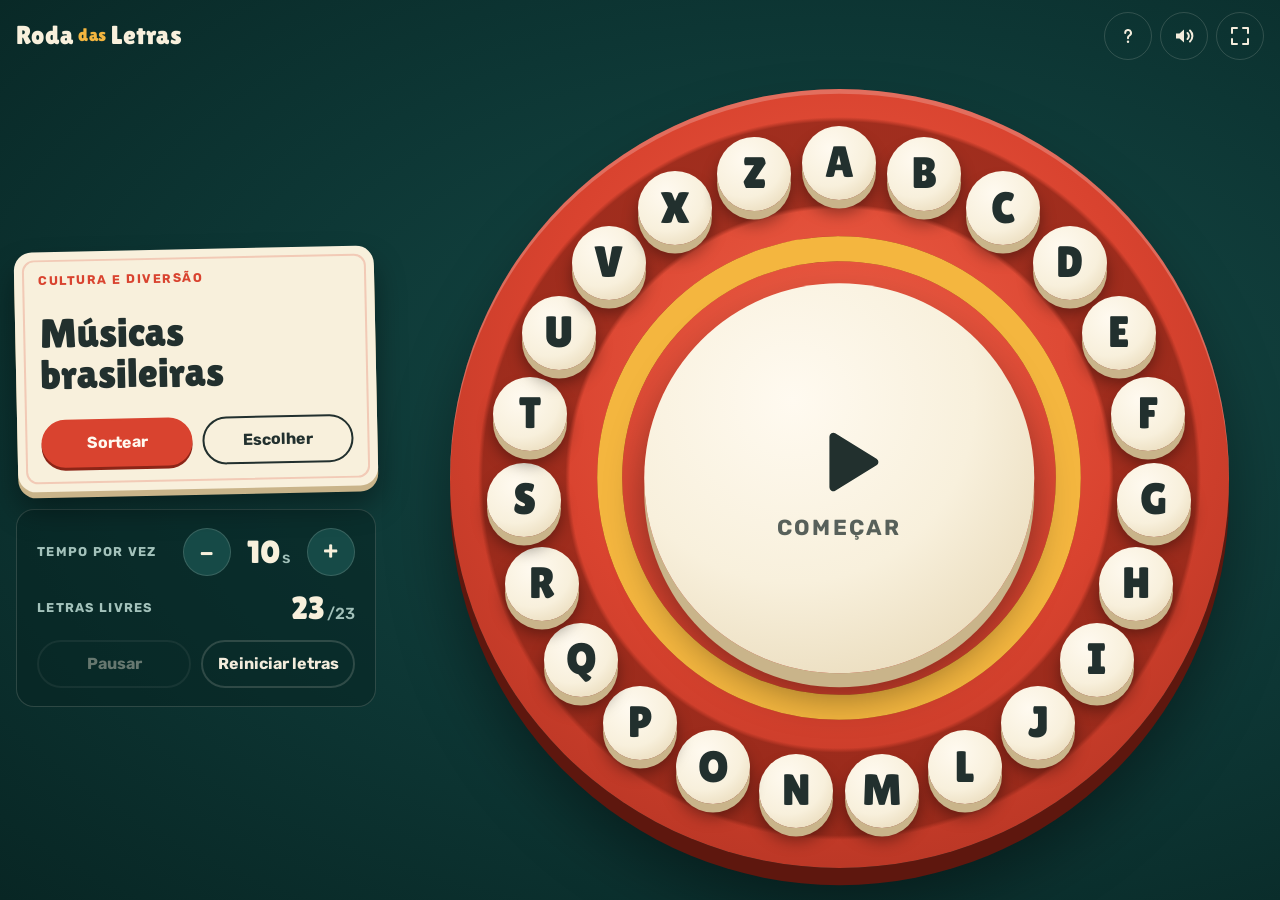
==== index.html @ 79b58c14 "upload do jogo" ====
<!doctype html>
<html lang="pt-BR">
<head>
<meta charset="utf-8">
<meta name="viewport" content="width=device-width, initial-scale=1, viewport-fit=cover">
<title>Roda das Letras</title>
<meta name="claude:viewport-fit-sides" content="cover">
<meta name="theme-color" content="#0d3634">
<meta name="mobile-web-app-capable" content="yes">
<meta name="apple-mobile-web-app-capable" content="yes">
<meta name="apple-mobile-web-app-status-bar-style" content="black-translucent">
<meta name="apple-mobile-web-app-title" content="Roda das Letras">
<link rel="manifest" href="manifest.webmanifest">
<link rel="icon" href="icon.svg" type="image/svg+xml">
<link rel="preconnect" href="https://fonts.googleapis.com">
<link rel="preconnect" href="https://fonts.gstatic.com" crossorigin>
<link rel="stylesheet" href="https://fonts.googleapis.com/css2?family=Lilita+One&family=Rubik:wght@400;500;700&display=swap">
<link rel="stylesheet" href="style.css">
</head>
<body>
  <div class="app">
    <header class="topbar">
      <h1 class="brand">Roda <span>das</span> Letras</h1>
      <div class="topbar-actions">
        <button type="button" class="icon-btn" id="btn-rules" aria-label="Como jogar">
          <svg viewBox="0 0 24 24" aria-hidden="true"><path d="M9.2 9a2.9 2.9 0 1 1 4.1 2.6c-.8.4-1.3 1.1-1.3 2v.6" fill="none" stroke="currentColor" stroke-width="2" stroke-linecap="round"/><circle cx="12" cy="17.8" r="1.2" fill="currentColor"/></svg>
        </button>
        <button type="button" class="icon-btn" id="btn-sound" aria-label="Som" aria-pressed="true">
          <svg class="icon-on" viewBox="0 0 24 24" aria-hidden="true"><path d="M4 9.5h3.5L12 5.5v13l-4.5-4H4z" fill="currentColor"/><path d="M15.5 9a4 4 0 0 1 0 6M18 6.5a7.5 7.5 0 0 1 0 11" fill="none" stroke="currentColor" stroke-width="2" stroke-linecap="round"/></svg>
          <svg class="icon-off" viewBox="0 0 24 24" aria-hidden="true"><path d="M4 9.5h3.5L12 5.5v13l-4.5-4H4z" fill="currentColor"/><path d="M16 9.5l5 5M21 9.5l-5 5" fill="none" stroke="currentColor" stroke-width="2" stroke-linecap="round"/></svg>
        </button>
        <button type="button" class="icon-btn" id="btn-fullscreen" aria-label="Tela cheia">
          <svg class="icon-enter" viewBox="0 0 24 24" aria-hidden="true"><path d="M4 9V4h5M20 9V4h-5M4 15v5h5M20 15v5h-5" fill="none" stroke="currentColor" stroke-width="2" stroke-linecap="round" stroke-linejoin="round"/></svg>
          <svg class="icon-exit" viewBox="0 0 24 24" aria-hidden="true"><path d="M9 4v5H4M15 4v5h5M9 20v-5H4M15 20v-5h5" fill="none" stroke="currentColor" stroke-width="2" stroke-linecap="round" stroke-linejoin="round"/></svg>
        </button>
      </div>
    </header>

    <main class="table">
      <section class="side" aria-label="Rodada">
        <article class="card" id="card">
          <p class="card-group" id="card-group"></p>
          <h2 class="card-title" id="card-title"></h2>
          <div class="card-actions">
            <button type="button" class="btn btn-primary" id="btn-draw">Sortear</button>
            <button type="button" class="btn" id="btn-pick">Escolher</button>
          </div>
        </article>

        <div class="panel">
          <div class="field">
            <span class="field-label" id="time-label">Tempo por vez</span>
            <div class="stepper" role="group" aria-labelledby="time-label">
              <button type="button" class="step" id="time-minus" aria-label="Menos tempo">−</button>
              <output class="step-value" id="time-value" aria-live="polite">10<small>s</small></output>
              <button type="button" class="step" id="time-plus" aria-label="Mais tempo">+</button>
            </div>
          </div>
          <div class="field">
            <span class="field-label">Letras livres</span>
            <span class="count" id="free-count">23<small>/23</small></span>
          </div>
          <div class="panel-actions">
            <button type="button" class="btn" id="btn-pause" disabled>Pausar</button>
            <button type="button" class="btn" id="btn-reset">Reiniciar letras</button>
          </div>
        </div>
      </section>

      <section class="stage" id="stage" aria-label="Roda de letras">
        <div class="wheel" id="wheel">
          <div class="dial" aria-hidden="true"></div>
          <svg class="ring" viewBox="0 0 100 100" aria-hidden="true">
            <circle class="ring-track" cx="50" cy="50" r="46"></circle>
            <circle class="ring-bar" id="ring-bar" cx="50" cy="50" r="46" pathLength="100"></circle>
          </svg>
          <button type="button" class="hub" id="hub">
            <span class="hub-main" id="hub-main"></span>
            <span class="hub-sub" id="hub-sub"></span>
          </button>
        </div>
        <p class="toast" id="toast" role="status" aria-live="polite"></p>
      </section>
    </main>
  </div>

  <!-- Escolher categoria -->
  <div class="overlay" id="picker" hidden>
    <div class="sheet" role="dialog" aria-modal="true" aria-labelledby="picker-title">
      <div class="sheet-head">
        <div class="sheet-heading">
          <h2 class="sheet-title" id="picker-title">Escolher categoria</h2>
          <p class="sheet-note"><span id="picker-count"></span> categorias. Escolher uma começa uma rodada nova, com todas as letras livres.</p>
        </div>
        <div class="sheet-tools">
          <button type="button" class="btn btn-primary" id="picker-draw">Sortear</button>
          <button type="button" class="icon-btn" id="picker-close" aria-label="Fechar">
            <svg viewBox="0 0 24 24" aria-hidden="true"><path d="M6 6l12 12M18 6L6 18" fill="none" stroke="currentColor" stroke-width="2" stroke-linecap="round"/></svg>
          </button>
        </div>
      </div>
      <div class="sheet-body" id="picker-body"></div>
    </div>
  </div>

  <!-- Como jogar -->
  <div class="overlay" id="rules" hidden>
    <div class="sheet sheet-narrow" role="dialog" aria-modal="true" aria-labelledby="rules-title">
      <div class="sheet-head">
        <div class="sheet-heading">
          <h2 class="sheet-title" id="rules-title">Como jogar</h2>
          <p class="sheet-note">De 2 a 8 jogadores, em volta do tablet.</p>
        </div>
        <div class="sheet-tools">
          <button type="button" class="icon-btn" id="rules-close" aria-label="Fechar">
            <svg viewBox="0 0 24 24" aria-hidden="true"><path d="M6 6l12 12M18 6L6 18" fill="none" stroke="currentColor" stroke-width="2" stroke-linecap="round"/></svg>
          </button>
        </div>
      </div>
      <div class="sheet-body">
        <ol class="rules">
          <li>Sorteie ou escolha uma categoria e toque no botão do meio para começar o tempo.</li>
          <li>Na sua vez, diga uma palavra da categoria que comece com uma letra livre e toque nessa letra.</li>
          <li>Toque no botão do meio para passar a vez. O tempo recomeça para o próximo jogador.</li>
          <li>Se o tempo acabar antes disso, você está fora da rodada. Quem sobrar por último ganha a rodada.</li>
        </ol>
        <p class="rules-note">Tocou na letra errada? Toque nela de novo para soltar, antes de passar a vez.</p>
      </div>
    </div>
  </div>

  <!-- Tempo esgotado -->
  <div class="overlay overlay-alarm" id="timeout" hidden>
    <div class="alert" role="alertdialog" aria-modal="true" aria-labelledby="timeout-title" aria-describedby="timeout-text">
      <p class="alert-big" id="timeout-title">Tempo!</p>
      <p class="alert-text" id="timeout-text">Quem estava na vez saiu da rodada.</p>
      <div class="alert-actions">
        <button type="button" class="btn btn-lg btn-light" id="timeout-next">Próximo jogador</button>
        <button type="button" class="btn btn-lg btn-outline-light" id="timeout-draw">Sortear outra categoria</button>
        <button type="button" class="btn btn-lg btn-outline-light" id="timeout-stop">Parar o tempo</button>
      </div>
    </div>
  </div>

  <!-- Todas as letras usadas -->
  <div class="overlay" id="done" hidden>
    <div class="alert" role="alertdialog" aria-modal="true" aria-labelledby="done-title" aria-describedby="done-text">
      <p class="alert-title" id="done-title">Acabaram as letras!</p>
      <p class="alert-text" id="done-text">Todas as letras foram usadas nesta rodada.</p>
      <div class="alert-actions">
        <button type="button" class="btn btn-lg btn-primary" id="done-reset">Reiniciar letras</button>
        <button type="button" class="btn btn-lg btn-outline-light" id="done-draw">Sortear outra categoria</button>
      </div>
    </div>
  </div>

  <script src="script.js"></script>
</body>
</html>
---- style.css ----
/* Roda das Letras
   Layout: mesa de feltro, com a carta da categoria à esquerda e a roda de letras ocupando o resto da tela.
   Em retrato, a carta e o painel sobem para cima da roda. */
:root {
  --felt: #0d3634;
  --felt-deep: #082624;
  --felt-raised: #164a47;
  --panel: rgba(8, 38, 36, 0.55);
  --scrim: rgba(6, 28, 27, 0.82);
  --line: rgba(243, 236, 220, 0.16);

  --dial: #d9432f;
  --dial-light: #ec5d45;
  --dial-deep: #8c2517;
  --dial-shadow: #5e170e;

  --ivory: #f8f0dc;
  --ivory-light: #fffaf0;
  --ivory-shade: #e3d2ad;
  --ivory-side: #c9b48a;
  --ink: #22302e;

  --sun: #f4b63f;
  --sun-light: #ffe19a;
  --sun-shade: #e09b22;
  --sun-side: #a8731a;
  --sun-glow: rgba(244, 182, 63, 0.5);

  --alarm: #e0392a;
  --text: #f3ecdc;
  --muted: #a3c2bb;
  --shadow: rgba(0, 0, 0, 0.4);

  --font-display: "Lilita One", "Arial Rounded MT Bold", "Trebuchet MS", sans-serif;
  --font-ui: "Rubik", system-ui, -apple-system, "Segoe UI", Roboto, sans-serif;

  color-scheme: dark;
}

*, *::before, *::after { box-sizing: border-box; }
[hidden] { display: none !important; }

html, body { height: 100%; }

body {
  margin: 0;
  background: radial-gradient(ellipse at 65% 45%, var(--felt-raised) 0%, var(--felt) 55%, var(--felt-deep) 100%), var(--felt);
  color: var(--text);
  font: 400 16px/1.4 var(--font-ui);
  overscroll-behavior: none;
  touch-action: manipulation;
  -webkit-user-select: none;
  user-select: none;
  -webkit-touch-callout: none;
  -webkit-tap-highlight-color: transparent;
}

button {
  font: inherit;
  color: inherit;
  cursor: pointer;
  touch-action: manipulation;
}
button:focus-visible { outline: 3px solid var(--sun); outline-offset: 3px; }

/* ---------- Estrutura ---------- */

.app {
  height: 100%;
  display: grid;
  grid-template-rows: auto minmax(0, 1fr);
  gap: 12px;
  padding-block: 12px 16px;
  padding-left: max(16px, env(safe-area-inset-left, 0px));
  padding-right: max(16px, env(safe-area-inset-right, 0px));
}

.topbar {
  display: flex;
  align-items: center;
  justify-content: space-between;
  gap: 16px;
}

.brand {
  margin: 0;
  font: 400 1.6rem/1 var(--font-display);
  letter-spacing: 0.01em;
  color: var(--ivory);
}
.brand span {
  color: var(--sun);
  font-size: 0.7em;
  vertical-align: 0.15em;
}

.topbar-actions { display: flex; gap: 8px; }

.icon-btn {
  width: 48px;
  height: 48px;
  flex: none;
  display: grid;
  place-items: center;
  padding: 0;
  border-radius: 50%;
  border: 1.5px solid var(--line);
  background: transparent;
  color: var(--text);
}
.icon-btn svg { width: 24px; height: 24px; }
.icon-btn:active { background: var(--felt-raised); }
.icon-btn[aria-pressed="true"] .icon-off,
.icon-btn[aria-pressed="false"] .icon-on { display: none; }
.icon-btn[aria-pressed="false"] { color: var(--muted); }
#btn-fullscreen .icon-exit,
#btn-fullscreen.is-active .icon-enter { display: none; }
#btn-fullscreen.is-active .icon-exit { display: block; }

.table {
  min-height: 0;
  display: grid;
  grid-template-columns: clamp(260px, 30vw, 360px) minmax(0, 1fr);
  grid-template-rows: minmax(0, 1fr);
  gap: clamp(16px, 3vw, 40px);
}

.side {
  min-width: 0;
  min-height: 0;
  display: flex;
  flex-direction: column;
  justify-content: center;
  gap: 20px;
}

/* ---------- Carta da categoria ---------- */

.card {
  position: relative;
  min-height: 15rem;
  display: flex;
  flex-direction: column;
  gap: 12px;
  padding: 22px 24px 24px;
  border-radius: 18px;
  background: var(--ivory);
  color: var(--ink);
  box-shadow: 0 6px 0 var(--ivory-side), 0 18px 30px var(--shadow);
  rotate: -1.2deg;
}
.card::before {
  content: "";
  position: absolute;
  inset: 8px;
  border: 2px solid var(--dial);
  border-radius: 12px;
  opacity: 0.22;
  pointer-events: none;
}

.card-group {
  margin: 0;
  font: 700 0.78rem/1.2 var(--font-ui);
  text-transform: uppercase;
  letter-spacing: 0.12em;
  color: var(--dial);
}

.card-title {
  flex: 1;
  display: flex;
  align-items: center;
  margin: 0;
  font: 400 clamp(1.8rem, 3.2vw, 2.9rem)/1.02 var(--font-display);
  text-wrap: balance;
  overflow-wrap: break-word;
  hyphens: auto;
  transition: opacity 0.1s;
}

.card-actions {
  position: relative;
  display: flex;
  flex-wrap: wrap;
  gap: 10px;
}
.card-actions .btn { flex: 1; }

.card.is-shuffling .card-title { opacity: 0.5; }
.card.is-landed { animation: land 0.45s cubic-bezier(0.2, 1.4, 0.4, 1); }

/* ---------- Botões ---------- */

.btn {
  min-height: 48px;
  display: inline-flex;
  align-items: center;
  justify-content: center;
  gap: 8px;
  padding: 0 20px;
  border-radius: 999px;
  border: 2px solid currentColor;
  background: transparent;
  font-weight: 700;
  font-size: 1rem;
  line-height: 1.1;
  text-align: center;
  white-space: nowrap;
  transition: background 0.15s, color 0.15s, border-color 0.15s, transform 0.08s;
}
.btn:active:not(:disabled) { transform: translateY(2px); }
.btn:disabled { opacity: 0.4; cursor: default; }

.btn-primary {
  background: var(--dial);
  border-color: var(--dial);
  color: var(--ivory-light);
  box-shadow: 0 3px 0 var(--dial-deep);
}

.btn.is-confirming {
  background: var(--sun);
  border-color: var(--sun);
  color: var(--ink);
  box-shadow: 0 3px 0 var(--sun-side);
}

.btn-lg { min-height: 60px; padding: 0 28px; font-size: 1.15rem; }

.btn-light {
  background: var(--ivory-light);
  border-color: var(--ivory-light);
  color: var(--dial-deep);
  box-shadow: 0 4px 0 var(--dial-shadow);
}

.btn-outline-light {
  border-color: rgba(255, 250, 240, 0.55);
  color: var(--ivory-light);
}

/* ---------- Painel ---------- */

.panel {
  display: grid;
  gap: 16px;
  padding: 18px 20px;
  border-radius: 18px;
  background: var(--panel);
  border: 1px solid var(--line);
}

.field {
  display: flex;
  align-items: center;
  justify-content: space-between;
  gap: 12px;
}

.field-label {
  font-size: 0.8rem;
  font-weight: 700;
  text-transform: uppercase;
  letter-spacing: 0.1em;
  color: var(--muted);
}

.stepper { display: flex; align-items: center; gap: 6px; }

.step {
  width: 48px;
  height: 48px;
  display: grid;
  place-items: center;
  padding: 0;
  border-radius: 50%;
  border: 1.5px solid var(--line);
  background: var(--felt-raised);
  color: var(--ivory);
  font: 400 1.6rem/1 var(--font-display);
}
.step:active:not(:disabled) { background: var(--felt); }
.step:disabled { opacity: 0.35; cursor: default; }

.step-value,
.count {
  font: 400 2rem/1 var(--font-display);
  font-variant-numeric: tabular-nums;
  color: var(--ivory);
}
.step-value { min-width: 3.2ch; text-align: center; }
.step-value small,
.count small {
  margin-left: 2px;
  font: 500 0.5em/1 var(--font-ui);
  color: var(--muted);
}

.panel-actions {
  display: grid;
  grid-template-columns: 1fr 1fr;
  gap: 10px;
}
.panel-actions .btn {
  padding: 0 12px;
  border-color: var(--line);
  color: var(--text);
  white-space: normal;
}

/* ---------- Roda ---------- */

.stage {
  position: relative;
  min-width: 0;
  min-height: 0;
  display: grid;
  place-items: center;
}

.wheel {
  --w: 560px;
  position: relative;
  width: var(--w);
  height: var(--w);
  flex: none;
}

.dial {
  position: absolute;
  inset: 0;
  border-radius: 50%;
  background: radial-gradient(circle at 50% 36%, var(--dial-light) 0%, var(--dial) 48%, var(--dial-deep) 130%);
  box-shadow:
    0 calc(var(--w) * 0.022) 0 var(--dial-shadow),
    0 calc(var(--w) * 0.05) calc(var(--w) * 0.08) var(--shadow),
    inset 0 calc(var(--w) * 0.006) 0 rgba(255, 255, 255, 0.22);
}
/* Trilho rebaixado onde ficam as teclas */
.dial::before {
  content: "";
  position: absolute;
  inset: 0;
  border-radius: 50%;
  background: radial-gradient(circle at 50% 50%,
    transparent calc(var(--w) * 0.346),
    var(--dial-deep) calc(var(--w) * 0.352),
    var(--dial-deep) calc(var(--w) * 0.458),
    transparent calc(var(--w) * 0.464));
  opacity: 0.75;
}

.ring {
  position: absolute;
  left: 50%;
  top: 50%;
  width: calc(var(--w) * 0.64);
  height: calc(var(--w) * 0.64);
  translate: -50% -50%;
  rotate: -90deg;
  overflow: visible;
  pointer-events: none;
}
.ring-track,
.ring-bar { fill: none; stroke-width: 5; }
.ring-track { stroke: var(--dial-deep); }
.ring-bar {
  stroke: var(--sun);
  stroke-linecap: round;
  stroke-dasharray: 100;
  stroke-dashoffset: 0;
  transition: stroke 0.2s, opacity 0.2s;
}
.ring-bar.is-urgent { stroke: var(--ivory-light); }
.ring-bar.is-empty { opacity: 0; }

.hub {
  position: absolute;
  left: 50%;
  top: 50%;
  width: calc(var(--w) * 0.5);
  height: calc(var(--w) * 0.5);
  translate: -50% -50%;
  display: flex;
  flex-direction: column;
  align-items: center;
  justify-content: center;
  gap: calc(var(--w) * 0.01);
  padding: 0;
  border: none;
  border-radius: 50%;
  color: var(--ink);
  background: radial-gradient(circle at 38% 30%, var(--ivory-light) 0%, var(--ivory) 50%, var(--ivory-shade) 100%);
  box-shadow:
    0 calc(var(--w) * 0.018) 0 var(--ivory-side),
    0 calc(var(--w) * 0.03) calc(var(--w) * 0.05) var(--shadow);
  transition: transform 0.08s, box-shadow 0.08s;
}
.hub.is-down {
  transform: translateY(calc(var(--w) * 0.012));
  box-shadow:
    0 calc(var(--w) * 0.006) 0 var(--ivory-side),
    0 calc(var(--w) * 0.015) calc(var(--w) * 0.03) var(--shadow);
}
.hub.is-ready {
  background: radial-gradient(circle at 38% 30%, var(--sun-light) 0%, var(--sun) 55%, var(--sun-shade) 100%);
  box-shadow:
    0 calc(var(--w) * 0.018) 0 var(--sun-side),
    0 calc(var(--w) * 0.03) calc(var(--w) * 0.05) var(--shadow);
  animation: ready-pulse 1.1s ease-out infinite;
}
.hub.is-ready.is-down {
  box-shadow:
    0 calc(var(--w) * 0.006) 0 var(--sun-side),
    0 calc(var(--w) * 0.015) calc(var(--w) * 0.03) var(--shadow);
}
.hub.is-nudged { animation: wiggle 0.35s ease-in-out; }

.hub-main {
  display: block;
  font: 400 calc(var(--w) * 0.19)/0.9 var(--font-display);
  font-variant-numeric: tabular-nums;
}
.hub-main svg {
  display: block;
  width: calc(var(--w) * 0.12);
  height: calc(var(--w) * 0.12);
}
.hub-main.is-play svg { margin-left: calc(var(--w) * 0.015); }
.hub-main.is-pop { animation: pop 0.3s ease-out; }
.hub.is-urgent .hub-main { color: var(--alarm); }

.hub-sub {
  font: 700 calc(var(--w) * 0.028)/1.1 var(--font-ui);
  text-transform: uppercase;
  letter-spacing: 0.1em;
  opacity: 0.75;
}

.key {
  position: absolute;
  width: calc(var(--w) * 0.095);
  height: calc(var(--w) * 0.095);
  translate: -50% -50%;
  display: grid;
  place-items: center;
  padding: 0;
  border: none;
  border-radius: 50%;
  font: 400 calc(var(--w) * 0.056)/1 var(--font-display);
  color: var(--ink);
  background: radial-gradient(circle at 38% 30%, var(--ivory-light) 0%, var(--ivory) 55%, var(--ivory-shade) 100%);
  box-shadow:
    0 calc(var(--w) * 0.011) 0 var(--ivory-side),
    0 calc(var(--w) * 0.016) calc(var(--w) * 0.02) var(--shadow);
  transition: transform 0.07s, box-shadow 0.07s, background 0.15s, color 0.15s;
}
.key.is-down:not(.is-used) {
  transform: translateY(calc(var(--w) * 0.008));
  box-shadow:
    0 calc(var(--w) * 0.003) 0 var(--ivory-side),
    0 calc(var(--w) * 0.006) calc(var(--w) * 0.01) var(--shadow);
}
.key.is-pending {
  transform: translateY(calc(var(--w) * 0.009));
  background: radial-gradient(circle at 38% 30%, var(--sun-light) 0%, var(--sun) 60%, var(--sun-shade) 100%);
  box-shadow:
    0 calc(var(--w) * 0.002) 0 var(--sun-side),
    0 0 0 calc(var(--w) * 0.009) var(--sun-glow);
}
.key.is-used {
  transform: translateY(calc(var(--w) * 0.011));
  background: var(--dial-deep);
  color: rgba(248, 240, 220, 0.28);
  box-shadow: inset 0 calc(var(--w) * 0.006) calc(var(--w) * 0.012) rgba(0, 0, 0, 0.5);
}
.key.is-nudged { animation: wiggle 0.35s ease-in-out; }

.toast {
  position: absolute;
  top: 4px;
  left: 50%;
  z-index: 5;
  max-width: calc(100% - 16px);
  margin: 0;
  padding: 10px 18px;
  border-radius: 999px;
  background: var(--ink);
  color: var(--ivory);
  font-weight: 500;
  text-align: center;
  box-shadow: 0 8px 20px var(--shadow);
  translate: -50% -8px;
  opacity: 0;
  pointer-events: none;
  transition: opacity 0.2s, translate 0.2s;
}
.toast.is-visible { opacity: 1; translate: -50% 0; }

/* ---------- Janelas ---------- */

.overlay {
  position: fixed;
  inset: 0;
  z-index: 20;
  display: grid;
  place-items: center;
  padding-block: max(24px, env(safe-area-inset-top, 0px)) max(24px, env(safe-area-inset-bottom, 0px));
  padding-left: max(16px, env(safe-area-inset-left, 0px));
  padding-right: max(16px, env(safe-area-inset-right, 0px));
  background: var(--scrim);
  -webkit-backdrop-filter: blur(6px);
  backdrop-filter: blur(6px);
  animation: fade-in 0.18s ease-out;
}

.sheet {
  width: min(980px, 100%);
  max-height: 100%;
  display: flex;
  flex-direction: column;
  overflow: hidden;
  border-radius: 24px;
  border: 1px solid var(--line);
  background: var(--felt);
  box-shadow: 0 30px 80px rgba(0, 0, 0, 0.5);
  animation: rise 0.22s ease-out;
}
.sheet-narrow { width: min(640px, 100%); }

.sheet-head {
  display: flex;
  flex-wrap: wrap;
  align-items: flex-start;
  gap: 16px;
  padding: 20px 24px;
  border-bottom: 1px solid var(--line);
}
.sheet-heading { flex: 1 1 260px; min-width: 0; }
.sheet-title {
  margin: 0;
  font: 400 1.8rem/1.1 var(--font-display);
  color: var(--ivory);
}
.sheet-note { margin: 6px 0 0; color: var(--muted); max-width: 60ch; }
.sheet-tools { display: flex; align-items: center; gap: 10px; }

.sheet-body {
  overflow: auto;
  -webkit-overflow-scrolling: touch;
  overscroll-behavior: contain;
  display: grid;
  gap: 22px;
  padding: 20px 24px 28px;
}

.group-title {
  margin: 0 0 10px;
  font: 700 0.78rem/1.2 var(--font-ui);
  text-transform: uppercase;
  letter-spacing: 0.12em;
  color: var(--sun);
}

.chips { display: flex; flex-wrap: wrap; gap: 8px; }

.chip {
  min-height: 44px;
  padding: 8px 16px;
  border-radius: 999px;
  border: 1px solid var(--line);
  background: rgba(243, 236, 220, 0.06);
  color: var(--text);
  font-weight: 500;
  font-size: 1rem;
  text-align: left;
}
.chip:active { background: var(--felt-raised); }
.chip.is-current {
  border-color: var(--sun);
  background: var(--sun);
  color: var(--ink);
}

.rules {
  display: grid;
  gap: 14px;
  margin: 0;
  padding: 0;
  list-style: none;
  counter-reset: step;
}
.rules li {
  counter-increment: step;
  display: grid;
  grid-template-columns: 40px minmax(0, 1fr);
  gap: 14px;
  align-items: start;
  font-size: 1.1rem;
  line-height: 1.45;
}
.rules li::before {
  content: counter(step);
  width: 40px;
  height: 40px;
  display: grid;
  place-items: center;
  border-radius: 50%;
  background: var(--ivory);
  color: var(--ink);
  font: 400 1.3rem/1 var(--font-display);
  box-shadow: 0 3px 0 var(--ivory-side);
}
.rules-note { margin: 0; color: var(--muted); }

.overlay-alarm {
  background: var(--alarm);
  -webkit-backdrop-filter: none;
  backdrop-filter: none;
}

.alert {
  display: grid;
  justify-items: center;
  gap: 16px;
  text-align: center;
  animation: rise 0.22s ease-out;
}

.alert-big {
  margin: 0;
  font: 400 clamp(5rem, 24vmin, 15rem)/0.9 var(--font-display);
  color: var(--ivory-light);
  text-shadow: 0 0.06em 0 var(--dial-shadow);
  animation: shake 0.5s ease-in-out;
}

.alert-title {
  margin: 0;
  font: 400 clamp(2.8rem, 10vmin, 6rem)/1 var(--font-display);
  color: var(--sun);
  text-wrap: balance;
}

.alert-text {
  max-width: 32ch;
  margin: 0;
  font-size: clamp(1.1rem, 2.6vmin, 1.5rem);
  font-weight: 500;
  color: var(--ivory-light);
}

.alert-actions {
  display: flex;
  flex-wrap: wrap;
  justify-content: center;
  gap: 12px;
  margin-top: 8px;
}

/* ---------- Animações ---------- */

@keyframes ready-pulse {
  0% { outline: 0 solid var(--sun-glow); outline-offset: 0; }
  100% { outline: calc(var(--w) * 0.04) solid transparent; outline-offset: calc(var(--w) * 0.01); }
}
@keyframes wiggle {
  20% { rotate: -7deg; }
  40% { rotate: 6deg; }
  60% { rotate: -4deg; }
  80% { rotate: 2deg; }
}
@keyframes pop { from { transform: scale(1.2); } }
@keyframes land { from { transform: scale(0.94) rotate(2deg); } }
@keyframes fade-in { from { opacity: 0; } }
@keyframes rise { from { opacity: 0; transform: translateY(16px) scale(0.98); } }
@keyframes shake {
  15% { transform: translateX(-4%) rotate(-3deg); }
  30% { transform: translateX(4%) rotate(3deg); }
  45% { transform: translateX(-3%) rotate(-2deg); }
  60% { transform: translateX(2%) rotate(1deg); }
}

/* ---------- Telas em retrato e celulares ---------- */

@media (orientation: portrait) {
  .table {
    grid-template-columns: minmax(0, 1fr);
    grid-template-rows: auto minmax(0, 1fr);
  }
  .side {
    display: grid;
    grid-template-columns: minmax(0, 1.2fr) minmax(0, 1fr);
    align-items: stretch;
  }
  .card { min-height: 0; }
}

@media (max-width: 640px) {
  .app { height: auto; min-height: 100%; }
  .side { grid-template-columns: minmax(0, 1fr); }
  .card { min-height: 11rem; }
  .stage { aspect-ratio: 1 / 1; }
  .brand { font-size: 1.3rem; }
  .topbar-actions { gap: 6px; }
}

@media (orientation: landscape) and (max-height: 540px) {
  .side { gap: 12px; justify-content: flex-start; overflow: auto; }
  .card { min-height: 0; padding: 16px 18px; }
  .card-title { font-size: 1.6rem; }
  .panel { gap: 10px; padding: 12px 14px; }
}

@media (prefers-reduced-motion: reduce) {
  *, *::before, *::after {
    animation-duration: 0.01ms !important;
    animation-iteration-count: 1 !important;
    transition-duration: 0.01ms !important;
  }
}
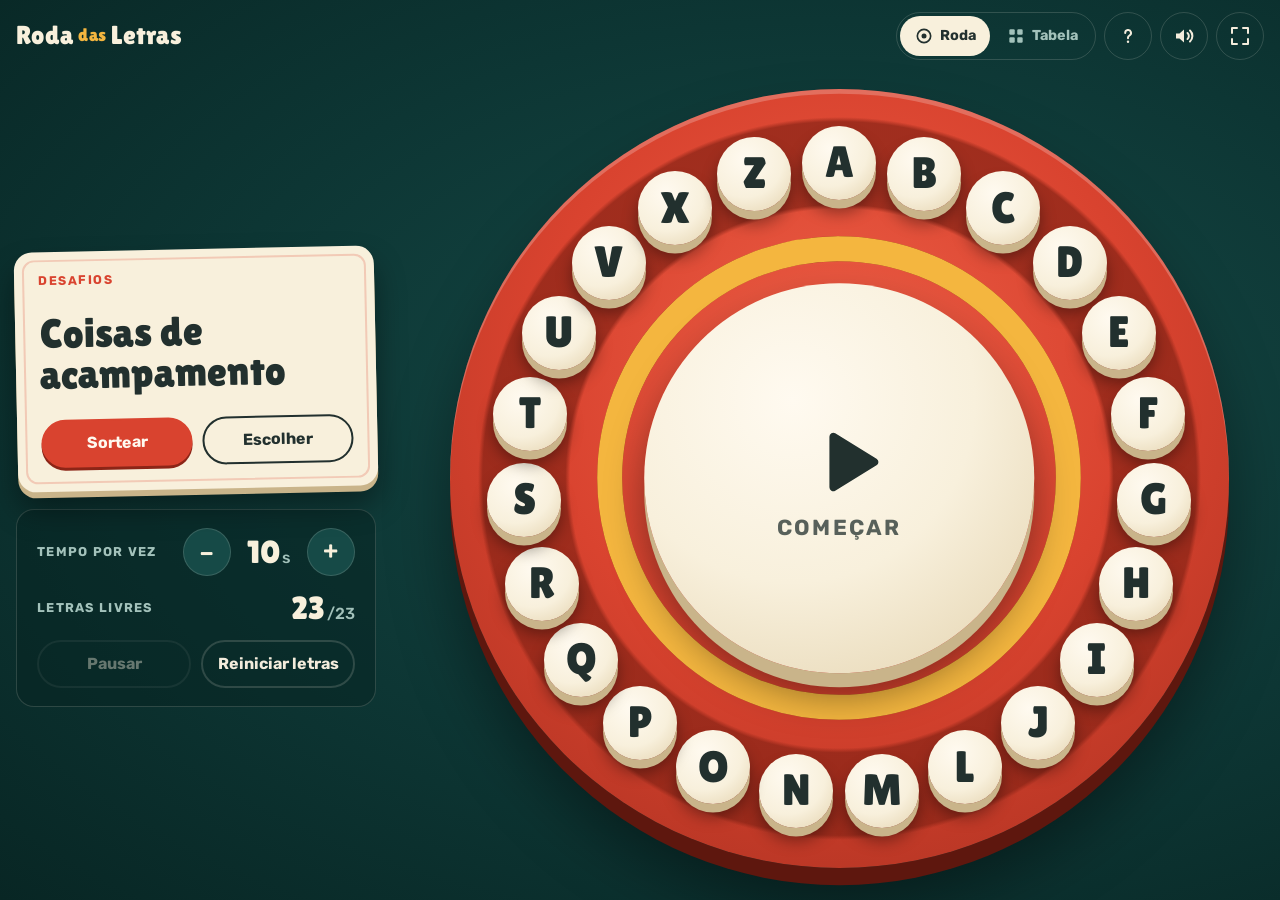
==== commit cdceda62: "Adiciona layout em tabela e seletor Roda | Tabela - grade.html e grade.css: letras numa grade 6 x 4 " ====
--- a/index.html
+++ b/index.html
@@ -16,12 +16,28 @@
 <link rel="preconnect" href="https://fonts.gstatic.com" crossorigin>
 <link rel="stylesheet" href="https://fonts.googleapis.com/css2?family=Lilita+One&family=Rubik:wght@400;500;700&display=swap">
 <link rel="stylesheet" href="style.css">
+<script>
+  // Abre direto na tabela quando esse foi o último layout escolhido.
+  try {
+    if (JSON.parse(localStorage.getItem('roda-das-letras:prefs') || '{}').layout === 'grade') location.replace('grade.html');
+  } catch (e) { /* sem armazenamento: fica na roda */ }
+</script>
 </head>
 <body>
   <div class="app">
     <header class="topbar">
       <h1 class="brand">Roda <span>das</span> Letras</h1>
       <div class="topbar-actions">
+        <nav class="layout-switch" aria-label="Layout">
+          <a href="index.html" data-layout="roda" aria-current="page">
+            <svg viewBox="0 0 24 24" aria-hidden="true"><circle cx="12" cy="12" r="8" fill="none" stroke="currentColor" stroke-width="2"/><circle cx="12" cy="12" r="3" fill="currentColor"/></svg>
+            <span>Roda</span>
+          </a>
+          <a href="grade.html" data-layout="grade">
+            <svg viewBox="0 0 24 24" aria-hidden="true"><rect x="4" y="4" width="6.5" height="6.5" rx="1.5" fill="currentColor"/><rect x="13.5" y="4" width="6.5" height="6.5" rx="1.5" fill="currentColor"/><rect x="4" y="13.5" width="6.5" height="6.5" rx="1.5" fill="currentColor"/><rect x="13.5" y="13.5" width="6.5" height="6.5" rx="1.5" fill="currentColor"/></svg>
+            <span>Tabela</span>
+          </a>
+        </nav>
         <button type="button" class="icon-btn" id="btn-rules" aria-label="Como jogar">
           <svg viewBox="0 0 24 24" aria-hidden="true"><path d="M9.2 9a2.9 2.9 0 1 1 4.1 2.6c-.8.4-1.3 1.1-1.3 2v.6" fill="none" stroke="currentColor" stroke-width="2" stroke-linecap="round"/><circle cx="12" cy="17.8" r="1.2" fill="currentColor"/></svg>
         </button>
--- a/style.css
+++ b/style.css
@@ -77,9 +77,10 @@
 
 .topbar {
   display: flex;
+  flex-wrap: wrap;
   align-items: center;
   justify-content: space-between;
-  gap: 16px;
+  gap: 10px 16px;
 }
 
 .brand {
@@ -94,7 +95,41 @@
   vertical-align: 0.15em;
 }
 
-.topbar-actions { display: flex; gap: 8px; }
+.topbar-actions {
+  display: flex;
+  flex-wrap: wrap;
+  align-items: center;
+  justify-content: flex-end;
+  gap: 8px;
+}
+
+/* Seletor de layout: Roda | Tabela */
+.layout-switch {
+  display: flex;
+  gap: 2px;
+  padding: 3px;
+  border-radius: 999px;
+  border: 1.5px solid var(--line);
+}
+.layout-switch a {
+  min-height: 40px;
+  display: inline-flex;
+  align-items: center;
+  gap: 6px;
+  padding: 0 14px;
+  border-radius: 999px;
+  color: var(--muted);
+  font-weight: 700;
+  font-size: 0.9rem;
+  text-decoration: none;
+  transition: background 0.15s, color 0.15s;
+}
+.layout-switch a:focus-visible { outline: 3px solid var(--sun); outline-offset: 2px; }
+.layout-switch a[aria-current="page"] {
+  background: var(--ivory);
+  color: var(--ink);
+}
+.layout-switch svg { width: 20px; height: 20px; flex: none; }
 
 .icon-btn {
   width: 48px;
@@ -704,6 +739,15 @@
   .stage { aspect-ratio: 1 / 1; }
   .brand { font-size: 1.3rem; }
   .topbar-actions { gap: 6px; }
+  .layout-switch a { padding: 0 10px; }
+  .layout-switch span {
+    position: absolute;
+    width: 1px;
+    height: 1px;
+    overflow: hidden;
+    clip-path: inset(50%);
+    white-space: nowrap;
+  }
 }
 
 @media (orientation: landscape) and (max-height: 540px) {
